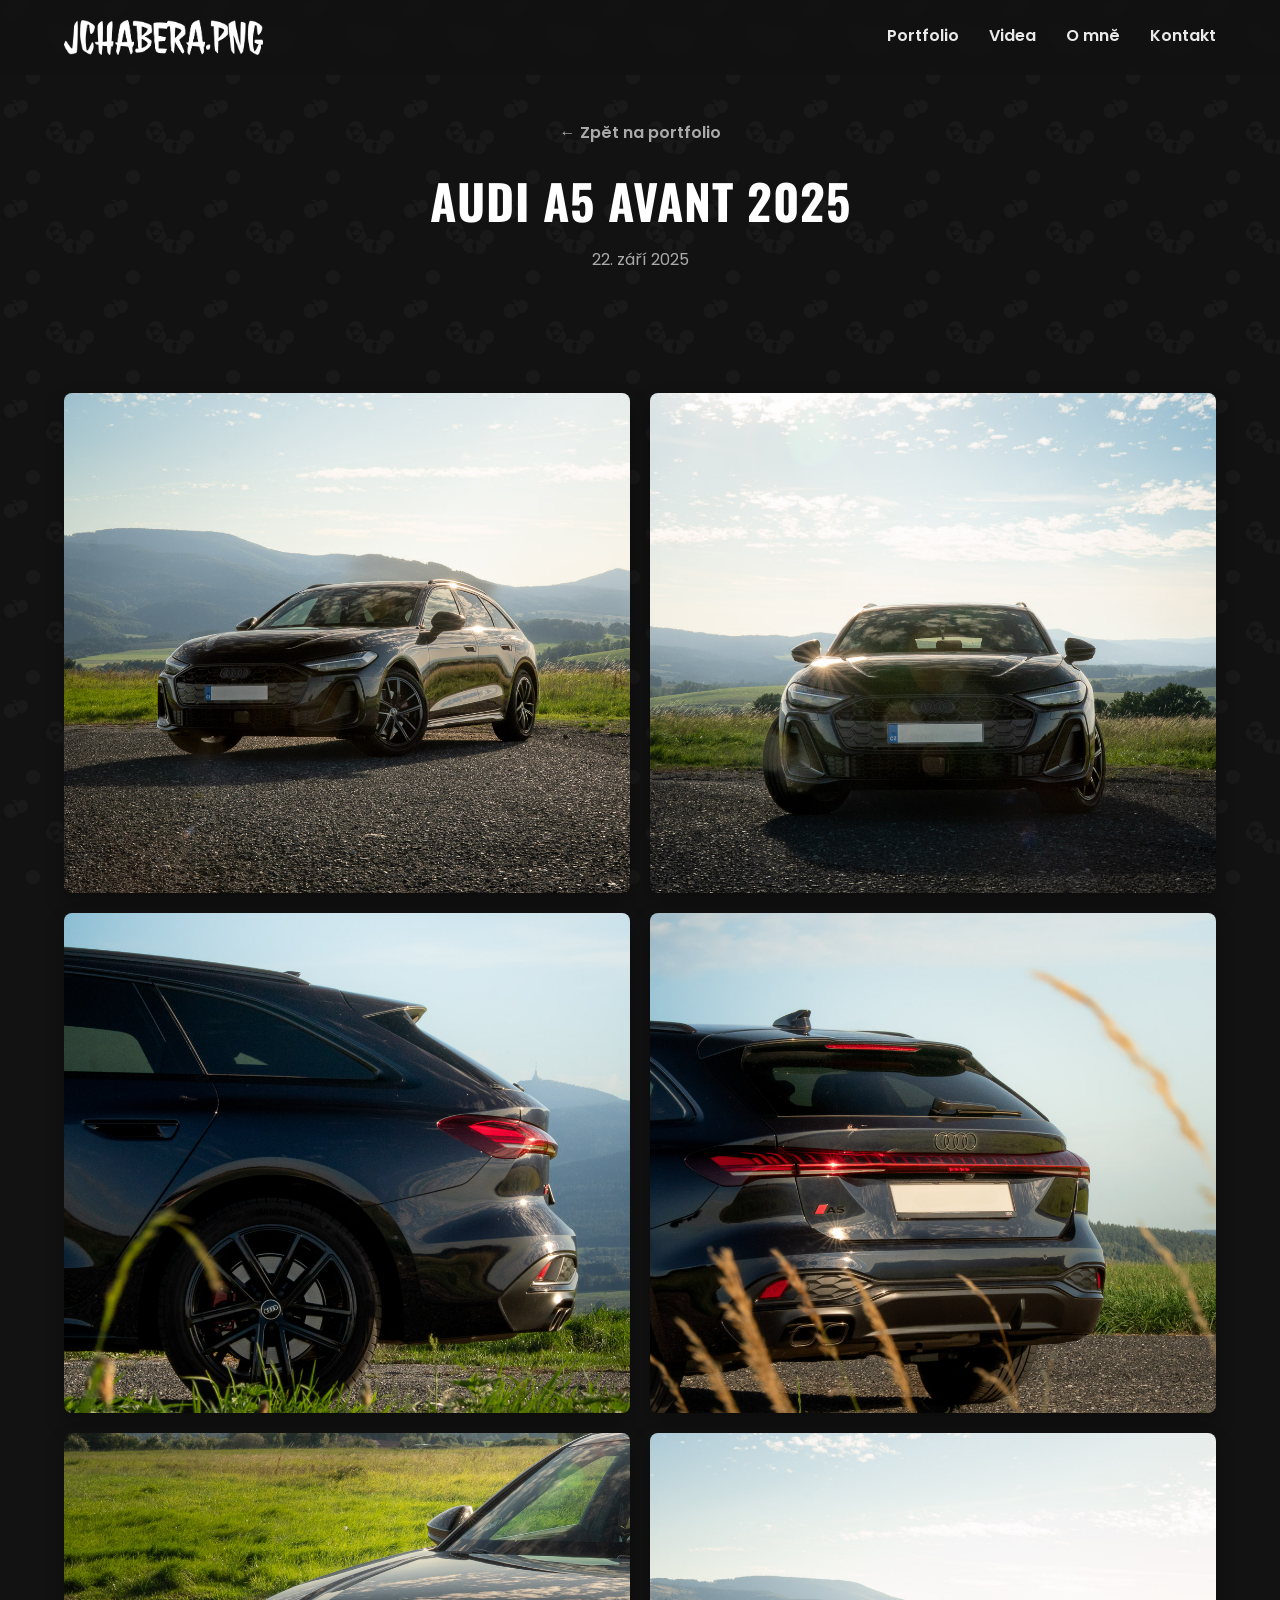
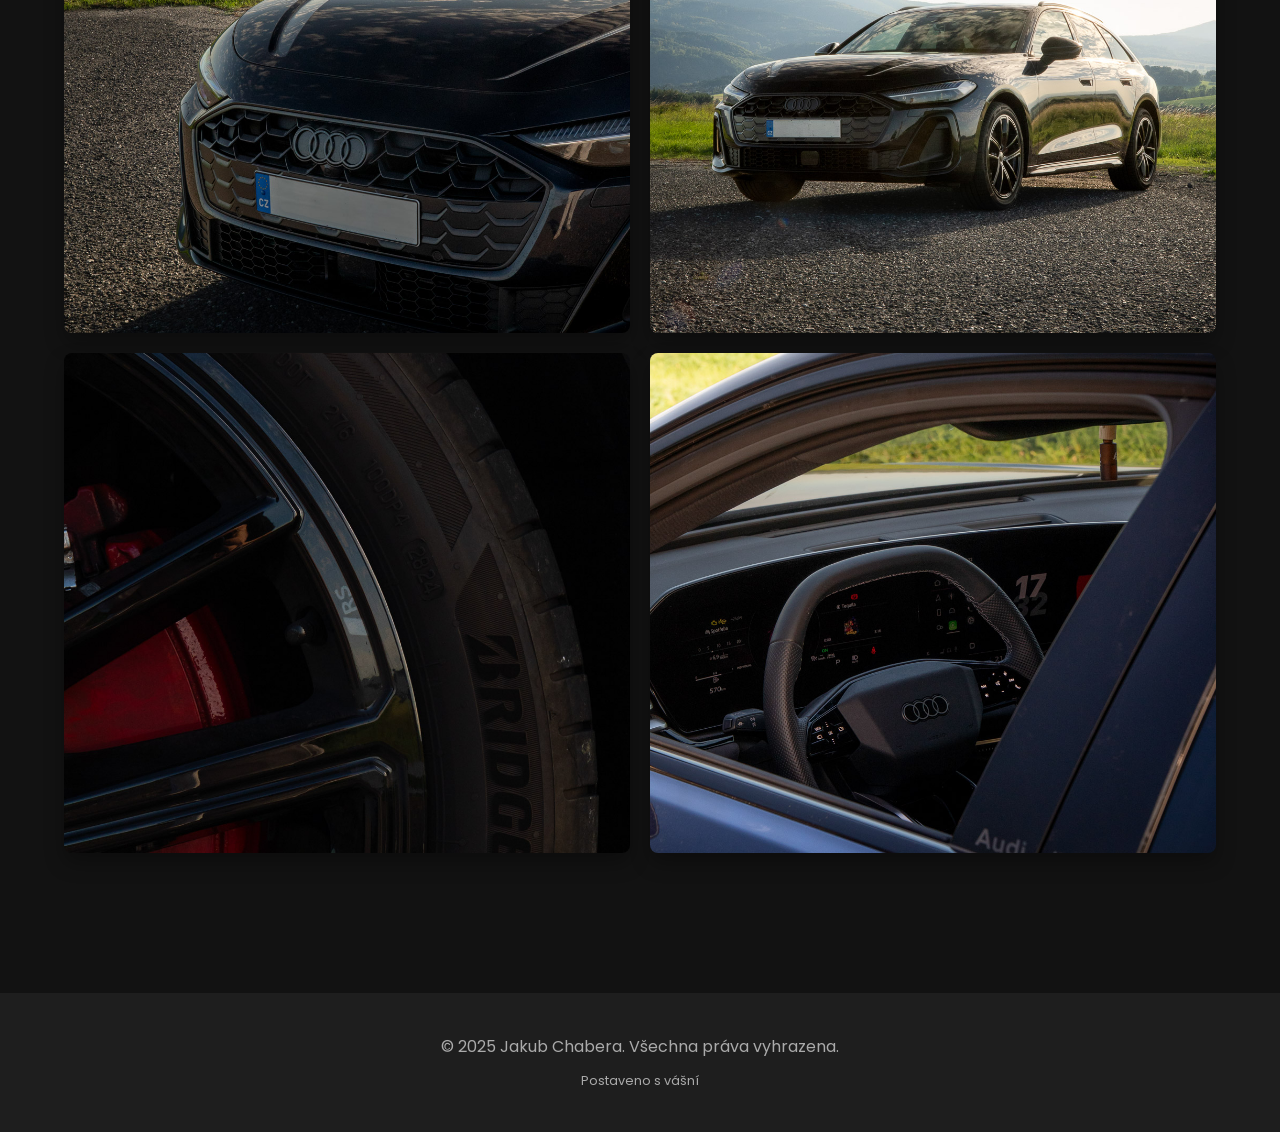
==== audi-a5-avant.html @ 73da7f69 "Initial commit Created from https://vercel.com/new" ====
<!DOCTYPE html>
<html lang="cs">
<head>
    <meta charset="UTF-8">
    <meta name="viewport" content="width=device-width, initial-scale=1.0">
    <meta name="description" content="Fotogalerie Audi A5 Avant 2025. Detailní ukázka klientského focení aut od fotografa Jakuba Chabery (Liberec).">
    <title>Audi A5 Avant | Jakub Chabera</title>
    <link rel="icon" type="image/png" href="photos/logo.png">
    <link rel="preconnect" href="https://fonts.googleapis.com">
    <link rel="preconnect" href="https://fonts.gstatic.com" crossorigin>
    <link href="https://fonts.googleapis.com/css2?family=Oswald:wght@400;700&family=Poppins:wght@300;400;600&display=swap" rel="stylesheet">
    <link rel="stylesheet" href="style.css">
    
    <link rel="stylesheet" href="https://cdn.jsdelivr.net/npm/@fancyapps/ui@5.0/dist/fancybox/fancybox.css" />
</head>
<body id="top">

    <header>
        <a href="index.html" class="logo"> <img src="photos/JCHABERA.PNG.png" alt="Jakub Chabera Logo">
        </a>
        <nav>
            <a href="index.html#portfolio">Portfolio</a>
            <a href="index.html#videa">Videa</a>
            <a href="index.html#o-mne">O mně</a>
            <a href="kontakt.html">Kontakt</a>
        </nav>
    </header>

    <main>

        <section class="gallery-detail-header reveal-on-scroll">
            <a href="index.html#portfolio" class="back-link">&larr; Zpět na portfolio</a>
            <h1>AUDI A5 AVANT 2025</h1>
            <p class="gallery-date">22. září 2025</p>
        </section>

        <section class="gallery-detail-grid">
            
            <a href="photos/audiA5-web/_DSC6596.jpg" data-fancybox="gallery-audi" class="gallery-item reveal-on-scroll" style="transition-delay: 0.1s;">
                <img src="photos/audiA5-web/_DSC6596.jpg" alt="Detail fotky Audi A5 Avant">
            </a>
            <a href="photos/audiA5-web/_DSC6601.jpg" data-fancybox="gallery-audi" class="gallery-item reveal-on-scroll" style="transition-delay: 0.2s;">
                <img src="photos/audiA5-web/_DSC6601.jpg" alt="Detail fotky Audi A5 Avant" loading="lazy">
            </a>
            
            <a href="photos/audiA5-web/_DSC6606.jpg" data-fancybox="gallery-audi" class="gallery-item reveal-on-scroll" style="transition-delay: 0.1s;">
                <img src="photos/audiA5-web/_DSC6606.jpg" alt="Detail fotky Audi A5 Avant" loading="lazy">
            </a>
            <a href="photos/audiA5-web/_DSC6614.jpg" data-fancybox="gallery-audi" class="gallery-item reveal-on-scroll" style="transition-delay: 0.2s;">
                <img src="photos/audiA5-web/_DSC6614.jpg" alt="Detail fotky Audi A5 Avant" loading="lazy">
            </a>

            <a href="photos/audiA5-web/_DSC6619-2.jpg" data-fancybox="gallery-audi" class="gallery-item reveal-on-scroll" style="transition-delay: 0.1s;">
                <img src="photos/audiA5-web/_DSC6619-2.jpg" alt="Detail fotky Audi A5 Avant" loading="lazy">
            </a>

            <a href="photos/audiA5-web/_DSC6621.jpg" data-fancybox="gallery-audi" class="gallery-item reveal-on-scroll" style="transition-delay: 0.1s;">
                <img src="photos/audiA5-web/_DSC6621.jpg" alt="Detail fotky Audi A5 Avant" loading="lazy">
            </a>
            <a href="photos/audiA5-web/_DSC6628.jpg" data-fancybox="gallery-audi" class="gallery-item reveal-on-scroll" style="transition-delay: 0.2s;">
                <img src="photos/audiA5-web/_DSC6628.jpg" alt="Detail fotky Audi A5 Avant" loading="lazy">
            </a>

            <a href="photos/audiA5-web/_DSC6631.jpg" data-fancybox="gallery-audi" class="gallery-item reveal-on-scroll" style="transition-delay: 0.1s;">
                <img src="photos/audiA5-web/_DSC6631.jpg" alt="Detail fotky Audi A5 Avant" loading="lazy">
            </a>

        </section>
        
    </main>

    <footer>
        <p>&copy; 2025 Jakub Chabera. Všechna práva vyhrazena.</p>
        <p style="color: var(--secondary-text); font-size: 0.8rem; margin-top: 10px;">
            Postaveno s vášní
        </p>
    </footer>

    <script src="https://cdn.jsdelivr.net/npm/@fancyapps/ui@5.0/dist/fancybox/fancybox.umd.js"></script>
    <script src="script.js"></script>

    <a href="#top" class="back-to-top-btn" id="back-to-top" title="Zpět nahoru">
        <svg xmlns="http://www.w3.org/2000/svg" viewBox="0 0 24 24" fill="currentColor">
            <path d="M7.41 15.41L12 10.83l4.59 4.58L18 14l-6-6-6 6z"/>
        </svg>
    </a>

</body>
</html>
---- style.css ----
/* --- 1. GLOBÁLNÍ NASTAVENÍ A TÉMA --- */
:root {
    --bg-color: #121212;
    --surface-color: #1E1E1E;
    --primary-text: #EAEAEA;
    --secondary-text: #AAAAAA;
    --accent-color: #FFFFFF;
    --shadow-light: rgba(0, 0, 0, 0.3);
    --shadow-strong: rgba(0, 0, 0, 0.6);
}

* {
    margin: 0;
    padding: 0;
    box-sizing: border-box;
}

html {
    scroll-behavior: smooth;
    overscroll-behavior-y: contain;
}

body {
    font-family: 'Poppins', sans-serif;
    background-color: var(--bg-color); /* Tvoje hlavní tmavá barva #121212 */
    color: var(--primary-text);
    overscroll-behavior-y: contain;
    overflow-x: hidden;
    
    /* === PŮVODNÍ JEMNÝ TEČKOVANÝ VZOR === */
    background-image: url("data:image/svg+xml,%3Csvg width='100' height='100' viewBox='0 0 100 100' xmlns='http://www.w3.org/2000/svg'%3E%3Cpath d='M11 18c3.866 0 7-3.134 7-7s-3.134-7-7-7-7 3.134-7 7 3.134 7 7 7zm48 25c3.866 0 7-3.134 7-7s-3.134-7-7-7-7 3.134-7 7 3.134 7 7 7zm-43-41c3.866 0 7-3.134 7-7s-3.134-7-7-7-7 3.134-7 7 3.134 7 7 7zm63 52c3.866 0 7-3.134 7-7s-3.134-7-7-7-7 3.134-7 7 3.134 7 7 7zm-58-41c3.866 0 7-3.134 7-7s-3.134-7-7-7-7 3.134-7 7 3.134 7 7 7zm66 31c3.866 0 7-3.134 7-7s-3.134-7-7-7-7 3.134-7 7 3.134 7 7 7zm-34-4c3.866 0 7-3.134 7-7s-3.134-7-7-7-7 3.134-7 7 3.134 7 7 7zm-20 44c3.866 0 7-3.134 7-7s-3.134-7-7-7-7 3.134-7 7 3.134 7 7 7zm37-31c3.866 0 7-3.134 7-7s-3.134-7-7-7-7 3.134-7 7 3.134 7 7 7zm-14-18c3.866 0 7-3.134 7-7s-3.134-7-7-7-7 3.134-7 7 3.134 7 7 7z' fill='%23222' fill-opacity='0.4' fill-rule='evenodd'/%3E%3C/svg%3E");
    background-attachment: fixed; /* Můžeme nechat, ať se nehýbe při scrollu */
}

h1, h2, h3, h4, h5, h6 {
    font-family: 'Oswald', sans-serif;
    font-weight: 700;
    letter-spacing: 1px;
    color: var(--accent-color);
}

p {
    color: var(--secondary-text);
    line-height: 1.7;
}

section {
    padding: 80px 5%;
    max-width: 1300px;
    margin: 0 auto;
}

.reveal-on-scroll {
    opacity: 0;
    transform: translateY(30px);
    transition: opacity 1.2s ease-out, transform 1.2s ease-out;
}

.reveal-on-scroll.is-visible {
    opacity: 1;
    transform: translateY(0);
}

/* --- Styly pro Loading Screen --- */
#loading-screen {
    position: fixed;
    top: 0;
    left: 0;
    width: 100%;
    height: 100%;
    background-color: var(--bg-color);
    display: flex;
    flex-direction: column;
    justify-content: center;
    align-items: center;
    color: var(--primary-text);
    font-size: 1.2rem;
    font-weight: 300;
    z-index: 9999;
    opacity: 1;
    visibility: visible;
    transition: opacity 0.7s ease-out, visibility 0.7s ease-out;
}
#loading-screen.hidden {
    opacity: 0;
    visibility: hidden;
    pointer-events: none;
}
.spinner {
    border: 5px solid rgba(255, 255, 255, 0.1);
    border-top: 5px solid var(--accent-color);
    border-radius: 50%;
    width: 50px;
    height: 50px;
    animation: spin 1s linear infinite;
    margin-bottom: 20px;
}
@keyframes spin {
    0% { transform: rotate(0deg); }
    100% { transform: rotate(360deg); }
}
body.loading > *:not(#loading-screen) {
    opacity: 0;
    visibility: hidden;
}
/* --- Konec stylů pro Loading Screen --- */


/* --- 2. NAVIGACE --- */
header {
    width: 100%;
    padding: 20px 5%;
    display: flex;
    justify-content: space-between;
    align-items: center;
    position: fixed;
    top: 0;
    z-index: 100;
    background-color: rgba(18, 18, 18, 0.8);
    backdrop-filter: blur(10px);
}

.logo {
    /* Původní styly pro text, teď pro kontejner loga */
    font-family: 'Oswald', sans-serif; /* Necháme pro případ, že by se logo nenačetlo */
    font-size: 1.8rem; /* Záložní velikost textu */
    text-decoration: none;
    color: var(--accent-color);

    /* Styly pro samotný obrázek loga */
    display: flex; /* Aby se obrázek zarovnal vertikálně */
    align-items: center;
}

.logo img {
    height: 35px; /* Nastavíme pevnou výšku loga */
    width: auto; /* Šířka se přizpůsobí automaticky */
    display: block; /* Odstraníme nežádoucí mezery pod obrázkem */
}

/* Na mobilu možná menší logo */
@media (max-width: 768px) {
    .logo img {
        height: 30px;
    }
}

nav {
    display: flex;
    gap: 30px;
}
nav a {
    color: var(--primary-text);
    text-decoration: none;
    font-weight: 600;
    position: relative;
    padding-bottom: 5px;
}
nav a::after {
    content: '';
    position: absolute;
    bottom: 0;
    left: 0;
    width: 0;
    height: 2px;
    background-color: var(--accent-color);
    transition: width 0.3s ease;
}
nav a:hover::after {
    width: 100%;
}


/* --- 3. HERO (ÚVODNÍ) SEKCE --- */
.hero {
    min-height: 100vh;
    display: flex;
    align-items: center;
    justify-content: center;
    text-align: center;
    position: relative; 
    background-image: linear-gradient(rgba(0,0,0,0.6), rgba(0,0,0,0.6)), url('photos/bmwM2/_DSC6446-2.jpg');
    background-size: cover;
    background-position: center;
    background-attachment: fixed;
    max-width: none;
    padding: 80px 0 0 0;
}

.hero h1 {
    font-size: 4.5rem;
    text-shadow: 0 4px 15px var(--shadow-strong);
}
.hero p {
    font-size: 1.5rem;
    color: var(--primary-text);
    text-shadow: 0 2px 10px var(--shadow-strong);
}
.scroll-down-arrow {
    position: absolute;
    bottom: 30px;
    left: 50%;
    transform: translateX(-50%);
}
.scroll-down-arrow span {
    display: block;
    width: 20px;
    height: 20px;
    border-bottom: 3px solid var(--accent-color);
    border-right: 3px solid var(--accent-color);
    transform: rotate(45deg);
    animation: bounce 2s infinite;
}
@keyframes bounce {
    0%, 20%, 50%, 80%, 100% {
        transform: translateY(0) rotate(45deg);
        opacity: 1;
    }
    40% {
        transform: translateY(10px) rotate(45deg);
        opacity: 0.5;
    }
    60% {
        transform: translateY(5px) rotate(45deg);
    }
}


/* --- 4. PORTFOLIO (GALERIE) --- */
.portfolio h2 {
    text-align: center;
    font-size: 2.5rem;
    margin-bottom: 40px;
}

.gallery-grid {
    display: grid;
    grid-template-columns: repeat(auto-fit, minmax(320px, 1fr));
    gap: 25px;
}
.card {
    background-color: var(--surface-color);
    border-radius: 8px;
    overflow: hidden;
    box-shadow: 0 10px 20px var(--shadow-light);
    text-decoration: none;
}
.card:hover .card-content h3,
.card:hover .card-content p {
    color: var(--accent-color);
}

/* --- TOTO JSOU NOVÉ STYLY PRO PROLÍNÁNÍ --- */

/* Kontejner pro dva obrázky */
.card-image-container {
    position: relative; /* Nutné pro absolutní pozicování obrázků */
    width: 100%;
    height: 250px; /* Stejná výška jako byla u .card img */
    background-color: var(--surface-color); /* Barva pro případ pomalého načtení */
}

/* Společné styly pro oba obrázky (S OPRAVOU PLYNULOSTI) */
.card-image-container .img-main,
.card-image-container .img-hover {
    position: absolute;
    top: 0;
    left: 0;
    width: 100%;
    height: 100%;
    object-fit: cover;
    transition: opacity 0.3s ease-out;
    will-change: opacity; 
}

/* Hlavní obrázek je vidět normálně */
.card-image-container .img-main {
    opacity: 1;
    z-index: 1;
}

/* Druhý obrázek je skrytý a nad ním */
.card-image-container .img-hover {
    opacity: 0;
    z-index: 2;
}

/* KDYŽ NAJEDEŠ NA KARTU... */
.card:hover .card-image-container .img-hover {
    opacity: 1; /* ...zobrazí se druhý obrázek */
}

.card-content {
    padding: 20px;
    transition: background-color 0.3s ease, box-shadow 0.3s ease;
}
.card:hover .card-content {
    background-color: #2a2a2a;
    box-shadow: 0 8px 15px rgba(0, 0, 0, 0.4);
}
.card-content h3 {
    font-size: 1.5rem;
    margin-bottom: 5px;
    color: var(--accent-color);
}
.card-content p {
    font-size: 0.9rem;
    color: var(--secondary-text);
}


/* --- 5. SEKCE O MNĚ A VÝBAVA --- */
.about-grid {
    display: grid;
    grid-template-columns: 1fr 2fr;
    gap: 40px;
    align-items: end; 
}

.about-grid img {
    width: 100%;
    border-radius: 8px;
    object-fit: cover;
    box-shadow: 0 10px 20px var(--shadow-light);
}

.about-content h2 {
    font-size: 2.5rem;
    margin-bottom: 20px;
}
.gear-grid {
    display: grid;
    grid-template-columns: repeat(3, 1fr);
    gap: 20px;
    margin-top: 10px;
}
.gear-card {
    background-color: var(--surface-color);
    padding: 25px;
    border-radius: 8px;
    box-shadow: 0 5px 15px var(--shadow-light);
    border-left: 3px solid var(--accent-color);
}
.gear-card h4 {
    font-size: 1.2rem;
    margin-bottom: 10px;
}


/* --- 6. SEKCE VIDEA (FINÁLNÍ ÚPRAVA ČÍSLOVÁNÍ) --- */

.video-section h2 {
    text-align: center;
    font-size: 2.5rem;
    margin-bottom: 50px;
}
.video-showcase {
    display: flex;
    flex-direction: column;
    gap: 80px;
}
.video-item {
    display: grid;
    grid-template-columns: 1fr 1fr;
    gap: 40px;
    align-items: center; /* Vertikálně na střed */
}

/* Kontejner pro text */
.video-text {
    display: flex;
    flex-direction: column;
    justify-content: center;
    
    /* Akcentní linka */
    border-left: 3px solid var(--accent-color);
    padding-left: 25px;
}

/* === NOVÝ STYL PRO NADPIS A ČÍSLO (PODLE "02" NÁVRHU) === */
.video-title-container {
    display: flex; /* Aby číslo bylo vedle nadpisu */
    align-items: flex-start; /* Zarovná je nahoru */
    margin-bottom: 15px;
    position: relative; /* Pro pozici čísla, pokud ho budeme chtít dát za kontejner */
}

.video-text h3 {
    font-size: 2.2rem;
    color: var(--accent-color);
    margin-bottom: 0;
    line-height: 1.1; /* Aby se číslo vešlo lépe vedle */
}

.video-number {
    font-family: 'Oswald', sans-serif;
    font-size: 3.5rem; /* Větší číslo */
    font-weight: 700;
    color: var(--secondary-text); 
    opacity: 0.5; /* Mírně průhledné */
    line-height: 1; /* Aby se číslo nezvedalo moc */
    margin-left: 15px; /* Mezera od nadpisu */
    /* ZAROVNÁNÍ */
    position: relative;
    top: -5px; /* Mírně posuneme nahoru pro lepší vizuální zarovnání s nadpisem */
}
/* === KONEC NOVÉHO STYLU === */


.video-text p {
    font-size: 1rem;
    line-height: 1.8;
    color: var(--secondary-text);
}
.video-text p:last-of-type {
    margin-top: 10px;
}

/* (Kód pro .custom-video-player, .play-overlay atd. zůstává stejný) */
.custom-video-player {
    position: relative;
    background-color: #000;
    border-radius: 8px;
    overflow: hidden;
    box-shadow: 0 10px 20px var(--shadow-light);
    aspect-ratio: 9 / 16;
    width: 100%; 
    max-width: 380px; 
    max-height: 70vh; 
    display: flex;
    justify-content: center;
    align-items: center;
}
.custom-video-player video {
    width: 100%;
    height: auto;
    max-height: 70vh;
    object-fit: contain;
    display: block;
}
.play-overlay {
    position: absolute;
    top: 0;
    left: 0;
    width: 100%;
    height: 100%;
    display: flex;
    justify-content: center;
    align-items: center;
    background-color: transparent; 
    cursor: pointer;
    opacity: 1;
    transition: background-color 0.3s ease, opacity 0.3s ease;
    z-index: 5;
}
.play-overlay:hover {
    background-color: rgba(0, 0, 0, 0.4);
}
.play-overlay.hidden {
    opacity: 0;
    pointer-events: none;
}
.play-button {
    width: 60px;
    height: 60px;
    color: white;
    filter: drop-shadow(0 0 15px rgba(0,0,0,0.5));
    transition: transform 0.3s ease;
}
.play-overlay:hover .play-button {
    transform: scale(1.1);
}

/* --- STŘÍDÁNÍ LAYOUTU A ZAROVNÁNÍ --- */
.video-item:nth-child(odd) .custom-video-player {
    justify-self: end;
}
.video-item:nth-child(even) .video-text {
    grid-column: 2 / 3;
    
    /* Přesuneme linku na druhou stranu */
    border-left: none;
    padding-left: 0;
    border-right: 3px solid var(--accent-color);
    padding-right: 25px;
    text-align: right; /* Zarovnáme text doprava */
}
.video-item:nth-child(even) .custom-video-player {
    grid-column: 1 / 2;
    grid-row: 1 / 2;
    justify-self: start;
}
.video-item:nth-child(even) .video-card-icon {
    align-self: flex-end;
}
/* Prohodí pořadí nadpisu a čísla v sudém bloku */
.video-item:nth-child(even) .video-title-container {
    flex-direction: row-reverse;
}
/* Opraví mezeru u čísla v sudém bloku */
.video-item:nth-child(even) .video-number {
    margin-left: 0;
    margin-right: 15px;
}

/* Responzivita */
@media (max-width: 768px) {
    .video-item {
        grid-template-columns: 1fr;
    }
    .video-text {
        margin-bottom: 20px;
        /* Na mobilu centrovat */
        border-left: 3px solid var(--accent-color);
        padding-left: 25px;
        border-right: none;
        padding-right: 0;
    }
    .video-item:nth-child(even) .video-text {
        grid-column: 1 / -1;
        border-right: none;
        padding-right: 0;
        border-left: 3px solid var(--accent-color);
        padding-left: 25px;
    }
    .video-item:nth-child(even) .custom-video-player {
        grid-column: 1 / -1;
        grid-row: auto;
    }
    
    /* Na mobilu centrovat a upravit velikost */
    .video-item:nth-child(odd) .custom-video-player,
    .video-item:nth-child(even) .custom-video-player {
        justify-self: center;
        max-height: 80vh;
        max-width: 320px;
    }
    
    /* Na mobilu dáme nadpis a číslo pod sebe */
    .video-title-container {
        flex-direction: row; /* Zpět vedle sebe */
        justify-content: flex-start;
        align-items: baseline;
        gap: 0;
        margin-bottom: 15px;
    }
    .video-number {
        font-size: 3rem; /* Mírně menší na mobilu */
        margin-left: 10px; /* Menší mezera */
        top: 0;
        opacity: 0.5;
    }
}


/* --- 7. FOOTER (PATIČKA) --- */
footer {
    text-align: center;
    padding: 40px 5%;
    background-color: var(--surface-color);
    margin-top: 60px;
}


/* --- 8. RESPONZIVITA PRO MOBILY --- */
@media (max-width: 768px) {
    nav {
        flex-wrap: wrap;
        justify-content: center;
        gap: 15px;
    }
    header {
        flex-direction: column;
        gap: 15px;
    }
    .hero h1 {
        font-size: 3rem;
    }
    .hero p {
        font-size: 1.2rem;
    }
    .about-grid {
        grid-template-columns: 1fr;
    }
    .gear-grid {
        grid-template-columns: 1fr;
    }

    /* Responzivita pro video sekci */
    .video-item {
        grid-template-columns: 1fr;
    }
    .video-text {
        margin-bottom: 20px;
    }
    .video-item:nth-child(even) .video-text {
        grid-column: 1 / -1;
    }
    .video-item:nth-child(even) .video-placeholder {
        grid-column: 1 / -1;
        grid-row: auto;
    }
}


/* --- 9. STYLY PRO `gallery-detail.html` --- */
/* === STYL PRO ODKAZ "ZPĚT" === */
.back-link {
    display: inline-block;
    font-size: 1rem;
    font-weight: 600;
    color: var(--secondary-text); /* Tlumená barva */
    text-decoration: none;
    margin-bottom: 20px; /* Mezera pod odkazem */
    transition: color 0.3s ease;
}
.back-link:hover {
    color: var(--accent-color); /* Zvýrazní se při najetí */
}
.gallery-detail-header {
    text-align: center;
    padding-top: 120px; 
    padding-bottom: 40px;
}
.gallery-detail-header h1 {
    font-size: 3rem;
}
.gallery-date {
    font-size: 1rem;
    color: var(--secondary-text);
    margin-top: 10px;
}
.gallery-detail-grid {
    display: grid;
    grid-template-columns: 1fr 1fr; 
    gap: 20px;
}
.gallery-item img {
    width: 100%;
    height: 500px; /* <-- NOVÉ: Pevná výška pro všechny fotky */
    object-fit: cover; /* <-- NOVÉ: Ořízne fotku, aby vyplnila prostor (nedeformuje ji) */
    display: block;
    border-radius: 8px;
    box-shadow: 0 10px 20px var(--shadow-light);
    transition: transform 0.3s ease;
}
.gallery-item img:hover {
    transform: scale(1.02);
}
@media (max-width: 768px) {
    .gallery-detail-grid {
        grid-template-columns: 1fr; 
    }
    .gallery-detail-header h1 {
        font-size: 2.2rem;
    }
}


/* --- 10. STYLY PRO KONTAKTNÍ STRÁNKU --- */
nav a.active {
    color: var(--accent-color);
}
nav a.active::after {
    width: 100%;
}
.contact-page-header {
    text-align: center;
    padding-top: 120px; 
    padding-bottom: 40px;
}
.contact-page-header h1 {
    font-size: 3rem;
}
.contact-page-header p {
    font-size: 1.1rem;
    color: var(--secondary-text);
    margin-top: 10px;
    max-width: 600px;
    margin-left: auto;
    margin-right: auto;
}
.contact-grid {
    display: grid;
    grid-template-columns: 2fr 1fr;
    gap: 50px;
}
.form-group {
    display: flex;
    flex-direction: column;
    margin-bottom: 20px;
}
.form-group label {
    font-family: 'Oswald', sans-serif;
    font-size: 1rem;
    color: var(--secondary-text);
    margin-bottom: 8px;
    letter-spacing: 0.5px;
}
.form-group input,
.form-group textarea {
    background-color: var(--surface-color);
    border: 1px solid #333;
    border-radius: 5px;
    padding: 15px;
    color: var(--primary-text);
    font-family: 'Poppins', sans-serif;
    font-size: 1rem;
    transition: border-color 0.3s ease, box-shadow 0.3s ease;
}
.form-group input:focus,
.form-group textarea:focus {
    outline: none;
    border-color: var(--accent-color);
    box-shadow: 0 0 10px rgba(255, 255, 255, 0.1);
}
.form-group textarea {
    resize: vertical;
    min-height: 120px;
}
.btn-submit {
    background-color: var(--accent-color);
    color: var(--bg-color);
    font-family: 'Oswald', sans-serif;
    font-size: 1.1rem;
    font-weight: 700;
    letter-spacing: 1px;
    border: none;
    border-radius: 5px;
    padding: 15px 30px;
    cursor: pointer;
    text-transform: uppercase;
    width: 100%;
    transition: background-color 0.3s ease, transform 0.3s ease, box-shadow 0.3s ease;
}
.btn-submit:hover {
    background-color: #dcdcdc;
    transform: translateY(-3px);
    box-shadow: 0 5px 15px var(--shadow-light);
}
.contact-info-container {
    padding-left: 20px;
    border-left: 2px solid #333;
}
.contact-info-container h3 {
    font-size: 2rem;
    margin-bottom: 20px;
}
.contact-info-container p {
    font-size: 1rem;
    line-height: 1.7;
}
.contact-info-item {
    margin-top: 30px;
}
.contact-info-item h4 {
    font-size: 1.2rem;
    color: var(--secondary-text);
    margin-bottom: 5px;
}
.contact-info-item a {
    font-size: 1.1rem;
    color: var(--accent-color);
    text-decoration: none;
    transition: color 0.3s ease;
}
.contact-info-item a:hover {
    text-decoration: underline;
}

/* Responzivita pro kontaktní stránku */
@media (max-width: 768px) {
    .contact-grid {
        grid-template-columns: 1fr;
        gap: 60px;
    }
    .contact-info-container {
        padding-left: 0;
        border-left: none;
    }
    .contact-page-header h1 {
        font-size: 2.2rem;
    }
}

/* --- 11. TLAČÍTKO ZPĚT NAHORU --- */

.back-to-top-btn {
    position: fixed; /* Zůstane na místě při scrollu */
    bottom: 30px;
    right: 30px;
    z-index: 998; /* Pod hlavičkou, ale nad vším ostatním */
    
    /* Vzhled */
    width: 50px;
    height: 50px;
    background-color: var(--surface-color); /* Tmavá barva */
    color: var(--primary-text); /* Bílá šipka */
    border-radius: 50%; /* Kulaté */
    box-shadow: 0 5px 15px var(--shadow-strong);
    
    /* Vycentrování SVG uvnitř */
    display: flex;
    align-items: center;
    justify-content: center;
    text-decoration: none;
    
    /* Animace a schování */
    opacity: 0;
    visibility: hidden;
    transform: translateY(20px);
    transition: opacity 0.3s ease, visibility 0.3s ease, transform 0.3s ease, background-color 0.3s ease;
}

/* Stav, kdy je vidět */
.back-to-top-btn.is-visible {
    opacity: 1;
    visibility: visible;
    transform: translateY(0);
}

/* Hover efekt */
.back-to-top-btn:hover {
    background-color: var(--accent-color); /* Bílé pozadí */
    color: var(--bg-color); /* Tmavá šipka */
}

/* Velikost SVG šipky */
.back-to-top-btn svg {
    width: 28px;
    height: 28px;
    fill: currentColor; /* Přebere barvu od rodiče (<a>) */
}

/* --- 12. STYLY PRO SEKCI SLUŽEB A CENÍK --- */

.service-pricing {
    padding: 0 5%;
    max-width: 1300px;
    margin: 0 auto 100px; /* Větší mezera dole */
}

.service-grid {
    display: grid;
    grid-template-columns: repeat(auto-fit, minmax(300px, 1fr));
    gap: 40px;
}

.service-card {
    background-color: var(--surface-color);
    border-radius: 8px;
    padding: 40px 30px;
    box-shadow: 0 10px 30px var(--shadow-strong);
    display: flex;
    flex-direction: column;
    transition: transform 0.2s ease, box-shadow 0.2s ease;
    will-change: transform, box-shadow;
}



.service-card h2 {
    font-size: 1.5rem;
    color: var(--secondary-text);
    margin-bottom: 5px;
    letter-spacing: 2px;
}

.service-accent-line {
    width: 60px;
    height: 3px;
    background-color: var(--accent-color);
    margin-bottom: 20px;
}

.service-card h3 {
    font-size: 2.5rem;
    color: var(--accent-color);
    margin-bottom: 20px;
}

.service-description {
    font-size: 1rem;
    line-height: 1.6;
    margin-bottom: 20px;
    flex-grow: 1; /* Zajistí, že popisky zaberou stejnou výšku */
}

.service-features {
    list-style-type: none;
    padding-left: 0;
    margin: 20px 0;
}

.service-features li {
    font-size: 0.95rem;
    padding: 8px 0;
    border-bottom: 1px solid rgba(255, 255, 255, 0.05);
}

.service-features li::before {
    content: "✓";
    color: var(--accent-color);
    font-weight: bold;
    display: inline-block;
    width: 1em;
    margin-left: -1em;
}

.service-cta {
    display: block;
    width: 100%;
    padding: 15px;
    text-align: center;
    background-color: var(--accent-color);
    color: var(--bg-color);
    text-decoration: none;
    border-radius: 4px;
    font-family: 'Oswald', sans-serif;
    font-weight: 700;
    transition: background-color 0.3s ease;
    margin-top: 30px;
}

.service-cta:hover {
    background-color: #ddd;
}

/* KARTA BRAND - ZVÝRAZNĚNÍ */
.service-cta-primary {
    background-color: var(--accent-color);
    color: var(--bg-color);
    box-shadow: 0 0 15px rgba(255, 255, 255, 0.2);
}

.service-cta-primary:hover {
    background-color: #fff;
    color: #121212;
}

/* --- KONTAKTNÍ BANNER (CTA) --- */
.service-cta-banner {
    text-align: center;
    background-color: var(--surface-color);
    padding: 40px;
    border-radius: 8px;
    margin: 80px auto;
    max-width: 800px;
    box-shadow: 0 5px 20px rgba(0, 0, 0, 0.5);
}

.service-cta-banner p {
    font-size: 1.2rem;
    color: var(--primary-text);
    margin-bottom: 20px;
}

.service-banner-btn {
    display: inline-block;
    padding: 12px 30px;
    background-color: var(--accent-color);
    color: var(--bg-color);
    text-decoration: none;
    border-radius: 4px;
    font-family: 'Oswald', sans-serif;
    font-weight: 700;
}
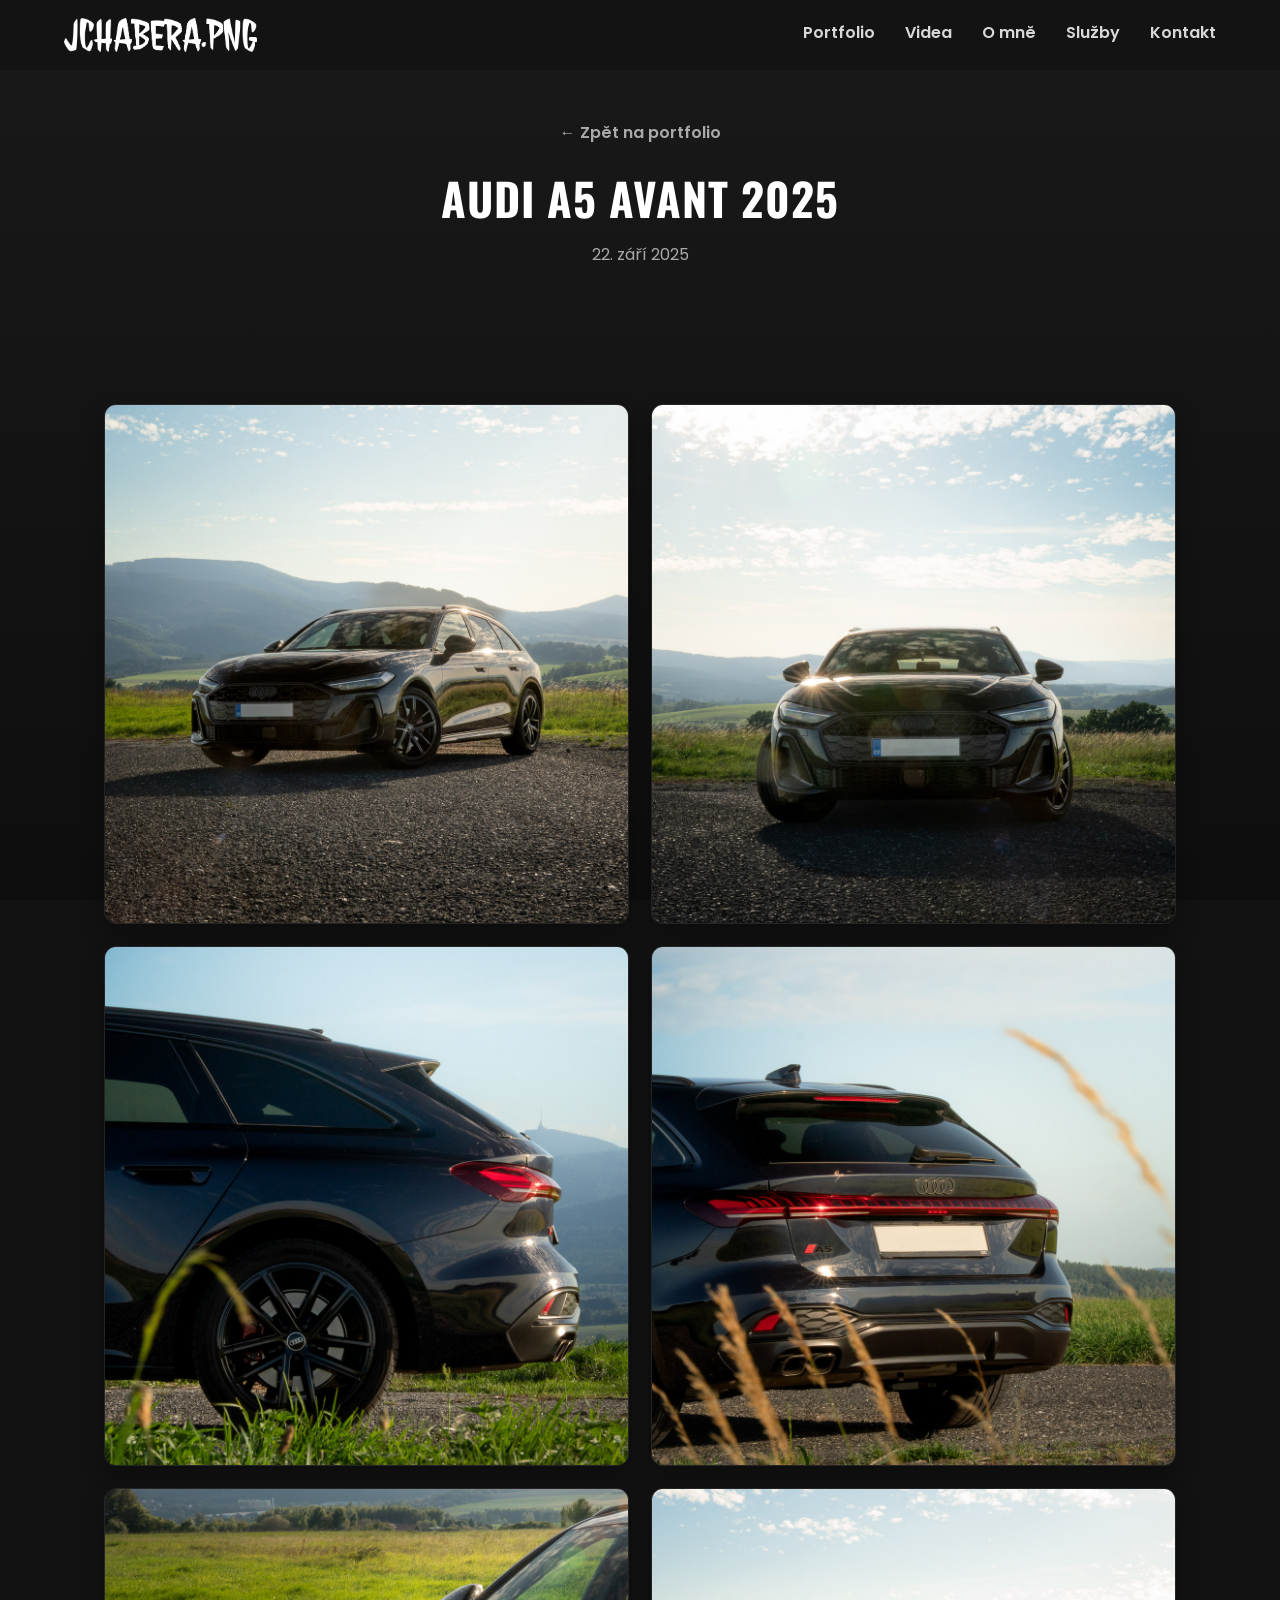
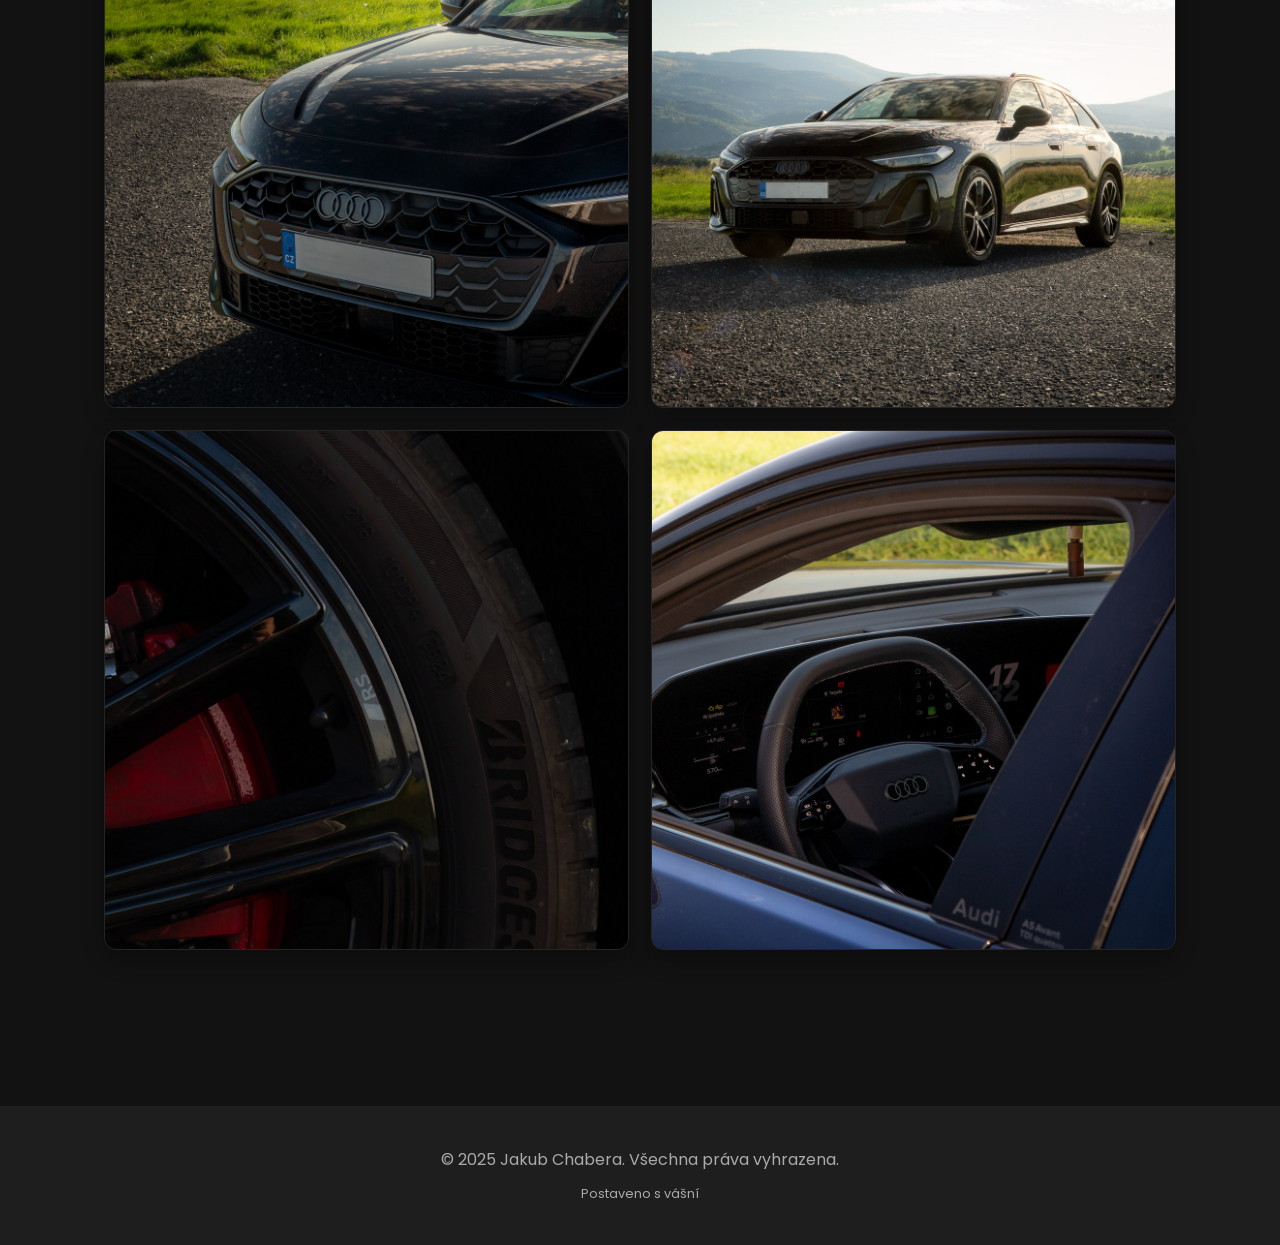
==== commit 65745ad0: "Updated image links and content in multiple HTML files, added new video sections, and modified CSS f" ====
--- a/audi-a5-avant.html
+++ b/audi-a5-avant.html
@@ -16,12 +16,14 @@
 <body id="top">
 
     <header>
-        <a href="index.html" class="logo"> <img src="photos/JCHABERA.PNG.png" alt="Jakub Chabera Logo">
+        <a href="index.html" class="logo">
+            <img src="photos/JCHABERA.PNG.png" alt="Jakub Chabera Logo">
         </a>
         <nav>
             <a href="index.html#portfolio">Portfolio</a>
             <a href="index.html#videa">Videa</a>
             <a href="index.html#o-mne">O mně</a>
+            <a href="sluzby.html">Služby</a>
             <a href="kontakt.html">Kontakt</a>
         </nav>
     </header>
--- a/style.css
+++ b/style.css
@@ -7,6 +7,11 @@
     --accent-color: #FFFFFF;
     --shadow-light: rgba(0, 0, 0, 0.3);
     --shadow-strong: rgba(0, 0, 0, 0.6);
+    --radius: 12px;
+    --max-width: 1200px;
+    --container-pad: 5%;
+    --section-pad-y: 96px;
+    --header-h: 74px;
 }
 
 * {
@@ -27,9 +32,14 @@
     overscroll-behavior-y: contain;
     overflow-x: hidden;
     
-    /* === PŮVODNÍ JEMNÝ TEČKOVANÝ VZOR === */
-    background-image: url("data:image/svg+xml,%3Csvg width='100' height='100' viewBox='0 0 100 100' xmlns='http://www.w3.org/2000/svg'%3E%3Cpath d='M11 18c3.866 0 7-3.134 7-7s-3.134-7-7-7-7 3.134-7 7 3.134 7 7 7zm48 25c3.866 0 7-3.134 7-7s-3.134-7-7-7-7 3.134-7 7 3.134 7 7 7zm-43-41c3.866 0 7-3.134 7-7s-3.134-7-7-7-7 3.134-7 7 3.134 7 7 7zm63 52c3.866 0 7-3.134 7-7s-3.134-7-7-7-7 3.134-7 7 3.134 7 7 7zm-58-41c3.866 0 7-3.134 7-7s-3.134-7-7-7-7 3.134-7 7 3.134 7 7 7zm66 31c3.866 0 7-3.134 7-7s-3.134-7-7-7-7 3.134-7 7 3.134 7 7 7zm-34-4c3.866 0 7-3.134 7-7s-3.134-7-7-7-7 3.134-7 7 3.134 7 7 7zm-20 44c3.866 0 7-3.134 7-7s-3.134-7-7-7-7 3.134-7 7 3.134 7 7 7zm37-31c3.866 0 7-3.134 7-7s-3.134-7-7-7-7 3.134-7 7 3.134 7 7 7zm-14-18c3.866 0 7-3.134 7-7s-3.134-7-7-7-7 3.134-7 7 3.134 7 7 7z' fill='%23222' fill-opacity='0.4' fill-rule='evenodd'/%3E%3C/svg%3E");
-    background-attachment: fixed; /* Můžeme nechat, ať se nehýbe při scrollu */
+    /* === POZADÍ (clean, bez vzoru) === */
+    background-image: linear-gradient(180deg, rgba(255,255,255,0.03) 0%, rgba(0,0,0,0.22) 100%);
+    background-attachment: fixed;
+    background-size: auto;
+}
+
+main {
+    display: block;
 }
 
 h1, h2, h3, h4, h5, h6 {
@@ -45,9 +55,13 @@
 }
 
 section {
-    padding: 80px 5%;
-    max-width: 1300px;
+    padding: var(--section-pad-y) var(--container-pad);
+    max-width: var(--max-width);
     margin: 0 auto;
+}
+
+section[id] {
+    scroll-margin-top: calc(var(--header-h) + 16px);
 }
 
 .reveal-on-scroll {
@@ -109,14 +123,14 @@
 /* --- 2. NAVIGACE --- */
 header {
     width: 100%;
-    padding: 20px 5%;
+    padding: 18px var(--container-pad);
     display: flex;
     justify-content: space-between;
     align-items: center;
     position: fixed;
     top: 0;
     z-index: 100;
-    background-color: rgba(18, 18, 18, 0.8);
+    background-color: rgba(18, 18, 18, 0.75);
     backdrop-filter: blur(10px);
 }
 
@@ -133,7 +147,7 @@
 }
 
 .logo img {
-    height: 35px; /* Nastavíme pevnou výšku loga */
+    height: 34px; /* Nastavíme pevnou výšku loga */
     width: auto; /* Šířka se přizpůsobí automaticky */
     display: block; /* Odstraníme nežádoucí mezery pod obrázkem */
 }
@@ -153,6 +167,7 @@
     color: var(--primary-text);
     text-decoration: none;
     font-weight: 600;
+    opacity: 0.92;
     position: relative;
     padding-bottom: 5px;
 }
@@ -179,12 +194,12 @@
     justify-content: center;
     text-align: center;
     position: relative; 
-    background-image: linear-gradient(rgba(0,0,0,0.6), rgba(0,0,0,0.6)), url('photos/bmwM2/_DSC6446-2.jpg');
+    background-image: linear-gradient(rgba(0,0,0,0.6), rgba(0,0,0,0.6)), url('photos/M3cs/_DSC7720.jpg');
     background-size: cover;
     background-position: center;
     background-attachment: fixed;
     max-width: none;
-    padding: 80px 0 0 0;
+    padding: var(--header-h) 0 0 0;
 }
 
 .hero h1 {
@@ -229,21 +244,29 @@
 /* --- 4. PORTFOLIO (GALERIE) --- */
 .portfolio h2 {
     text-align: center;
-    font-size: 2.5rem;
-    margin-bottom: 40px;
+    font-size: clamp(2rem, 3vw, 2.6rem);
+    margin-bottom: 44px;
 }
 
 .gallery-grid {
     display: grid;
-    grid-template-columns: repeat(auto-fit, minmax(320px, 1fr));
-    gap: 25px;
+    grid-template-columns: repeat(auto-fit, minmax(280px, 1fr));
+    gap: 24px;
 }
 .card {
     background-color: var(--surface-color);
-    border-radius: 8px;
+    border-radius: var(--radius);
     overflow: hidden;
-    box-shadow: 0 10px 20px var(--shadow-light);
+    box-shadow: 0 10px 22px var(--shadow-light);
     text-decoration: none;
+    border: 1px solid rgba(255,255,255,0.06);
+    transform: translateZ(0);
+    transition: transform 0.22s ease, box-shadow 0.22s ease, border-color 0.22s ease;
+}
+.card:hover {
+    transform: translateY(-4px);
+    box-shadow: 0 18px 42px rgba(0,0,0,0.55);
+    border-color: rgba(255,255,255,0.10);
 }
 .card:hover .card-content h3,
 .card:hover .card-content p {
@@ -256,7 +279,7 @@
 .card-image-container {
     position: relative; /* Nutné pro absolutní pozicování obrázků */
     width: 100%;
-    height: 250px; /* Stejná výška jako byla u .card img */
+    height: 260px;
     background-color: var(--surface-color); /* Barva pro případ pomalého načtení */
 }
 
@@ -295,8 +318,8 @@
     transition: background-color 0.3s ease, box-shadow 0.3s ease;
 }
 .card:hover .card-content {
-    background-color: #2a2a2a;
-    box-shadow: 0 8px 15px rgba(0, 0, 0, 0.4);
+    background-color: rgba(255,255,255,0.03);
+    box-shadow: none;
 }
 .card-content h3 {
     font-size: 1.5rem;
@@ -312,21 +335,24 @@
 /* --- 5. SEKCE O MNĚ A VÝBAVA --- */
 .about-grid {
     display: grid;
-    grid-template-columns: 1fr 2fr;
-    gap: 40px;
-    align-items: end; 
+    grid-template-columns: minmax(240px, 360px) 1fr;
+    gap: 44px;
+    align-items: center; 
 }
 
 .about-grid img {
     width: 100%;
-    border-radius: 8px;
+    height: 460px;
+    border-radius: var(--radius);
     object-fit: cover;
+    object-position: center 35%;
     box-shadow: 0 10px 20px var(--shadow-light);
+    border: 1px solid rgba(255,255,255,0.08);
 }
 
 .about-content h2 {
-    font-size: 2.5rem;
-    margin-bottom: 20px;
+    font-size: clamp(2.1rem, 3.2vw, 2.8rem);
+    margin-bottom: 18px;
 }
 .gear-grid {
     display: grid;
@@ -337,9 +363,10 @@
 .gear-card {
     background-color: var(--surface-color);
     padding: 25px;
-    border-radius: 8px;
+    border-radius: var(--radius);
     box-shadow: 0 5px 15px var(--shadow-light);
     border-left: 3px solid var(--accent-color);
+    border: 1px solid rgba(255,255,255,0.06);
 }
 .gear-card h4 {
     font-size: 1.2rem;
@@ -351,7 +378,7 @@
 
 .video-section h2 {
     text-align: center;
-    font-size: 2.5rem;
+    font-size: clamp(2rem, 3vw, 2.6rem);
     margin-bottom: 50px;
 }
 .video-showcase {
@@ -420,7 +447,7 @@
 .custom-video-player {
     position: relative;
     background-color: #000;
-    border-radius: 8px;
+    border-radius: var(--radius);
     overflow: hidden;
     box-shadow: 0 10px 20px var(--shadow-light);
     aspect-ratio: 9 / 16;
@@ -430,6 +457,7 @@
     display: flex;
     justify-content: center;
     align-items: center;
+    border: 1px solid rgba(255,255,255,0.08);
 }
 .custom-video-player video {
     width: 100%;
@@ -579,8 +607,14 @@
     .hero p {
         font-size: 1.2rem;
     }
+    .hero {
+        background-attachment: scroll;
+    }
     .about-grid {
         grid-template-columns: 1fr;
+    }
+    .about-grid img {
+        height: 360px;
     }
     .gear-grid {
         grid-template-columns: 1fr;
@@ -623,7 +657,7 @@
     padding-bottom: 40px;
 }
 .gallery-detail-header h1 {
-    font-size: 3rem;
+    font-size: clamp(2.2rem, 3.5vw, 3.1rem);
 }
 .gallery-date {
     font-size: 1rem;
@@ -632,20 +666,22 @@
 }
 .gallery-detail-grid {
     display: grid;
-    grid-template-columns: 1fr 1fr; 
-    gap: 20px;
+    grid-template-columns: repeat(2, minmax(0, 1fr));
+    gap: 22px;
 }
 .gallery-item img {
     width: 100%;
-    height: 500px; /* <-- NOVÉ: Pevná výška pro všechny fotky */
-    object-fit: cover; /* <-- NOVÉ: Ořízne fotku, aby vyplnila prostor (nedeformuje ji) */
+    height: clamp(260px, 44vw, 520px);
+    object-fit: cover;
     display: block;
-    border-radius: 8px;
-    box-shadow: 0 10px 20px var(--shadow-light);
-    transition: transform 0.3s ease;
+    border-radius: var(--radius);
+    box-shadow: 0 10px 22px var(--shadow-light);
+    border: 1px solid rgba(255,255,255,0.08);
+    transition: transform 0.25s ease, box-shadow 0.25s ease;
 }
 .gallery-item img:hover {
     transform: scale(1.02);
+    box-shadow: 0 18px 44px rgba(0,0,0,0.55);
 }
 @media (max-width: 768px) {
     .gallery-detail-grid {
@@ -670,7 +706,7 @@
     padding-bottom: 40px;
 }
 .contact-page-header h1 {
-    font-size: 3rem;
+    font-size: clamp(2.2rem, 3.5vw, 3.1rem);
 }
 .contact-page-header p {
     font-size: 1.1rem;
@@ -685,6 +721,19 @@
     grid-template-columns: 2fr 1fr;
     gap: 50px;
 }
+.contact-form-container,
+.contact-info-container {
+    background-color: rgba(255,255,255,0.02);
+    border: 1px solid rgba(255,255,255,0.06);
+    border-radius: var(--radius);
+    box-shadow: 0 10px 22px rgba(0,0,0,0.35);
+}
+.contact-form-container {
+    padding: 28px;
+}
+.contact-info-container {
+    padding: 28px;
+}
 .form-group {
     display: flex;
     flex-direction: column;
@@ -700,8 +749,8 @@
 .form-group input,
 .form-group textarea {
     background-color: var(--surface-color);
-    border: 1px solid #333;
-    border-radius: 5px;
+    border: 1px solid rgba(255,255,255,0.10);
+    border-radius: 10px;
     padding: 15px;
     color: var(--primary-text);
     font-family: 'Poppins', sans-serif;
@@ -726,7 +775,7 @@
     font-weight: 700;
     letter-spacing: 1px;
     border: none;
-    border-radius: 5px;
+    border-radius: 10px;
     padding: 15px 30px;
     cursor: pointer;
     text-transform: uppercase;
@@ -739,8 +788,7 @@
     box-shadow: 0 5px 15px var(--shadow-light);
 }
 .contact-info-container {
-    padding-left: 20px;
-    border-left: 2px solid #333;
+    border-left: none;
 }
 .contact-info-container h3 {
     font-size: 2rem;
@@ -848,13 +896,18 @@
 
 .service-card {
     background-color: var(--surface-color);
-    border-radius: 8px;
+    border-radius: var(--radius);
     padding: 40px 30px;
     box-shadow: 0 10px 30px var(--shadow-strong);
     display: flex;
     flex-direction: column;
     transition: transform 0.2s ease, box-shadow 0.2s ease;
     will-change: transform, box-shadow;
+    border: 1px solid rgba(255,255,255,0.06);
+}
+.service-card:hover {
+    transform: translateY(-4px);
+    box-shadow: 0 18px 44px rgba(0,0,0,0.6);
 }
 
 
@@ -915,7 +968,7 @@
     background-color: var(--accent-color);
     color: var(--bg-color);
     text-decoration: none;
-    border-radius: 4px;
+    border-radius: 10px;
     font-family: 'Oswald', sans-serif;
     font-weight: 700;
     transition: background-color 0.3s ease;
@@ -943,7 +996,7 @@
     text-align: center;
     background-color: var(--surface-color);
     padding: 40px;
-    border-radius: 8px;
+    border-radius: var(--radius);
     margin: 80px auto;
     max-width: 800px;
     box-shadow: 0 5px 20px rgba(0, 0, 0, 0.5);
@@ -961,7 +1014,7 @@
     background-color: var(--accent-color);
     color: var(--bg-color);
     text-decoration: none;
-    border-radius: 4px;
+    border-radius: 10px;
     font-family: 'Oswald', sans-serif;
     font-weight: 700;
 }
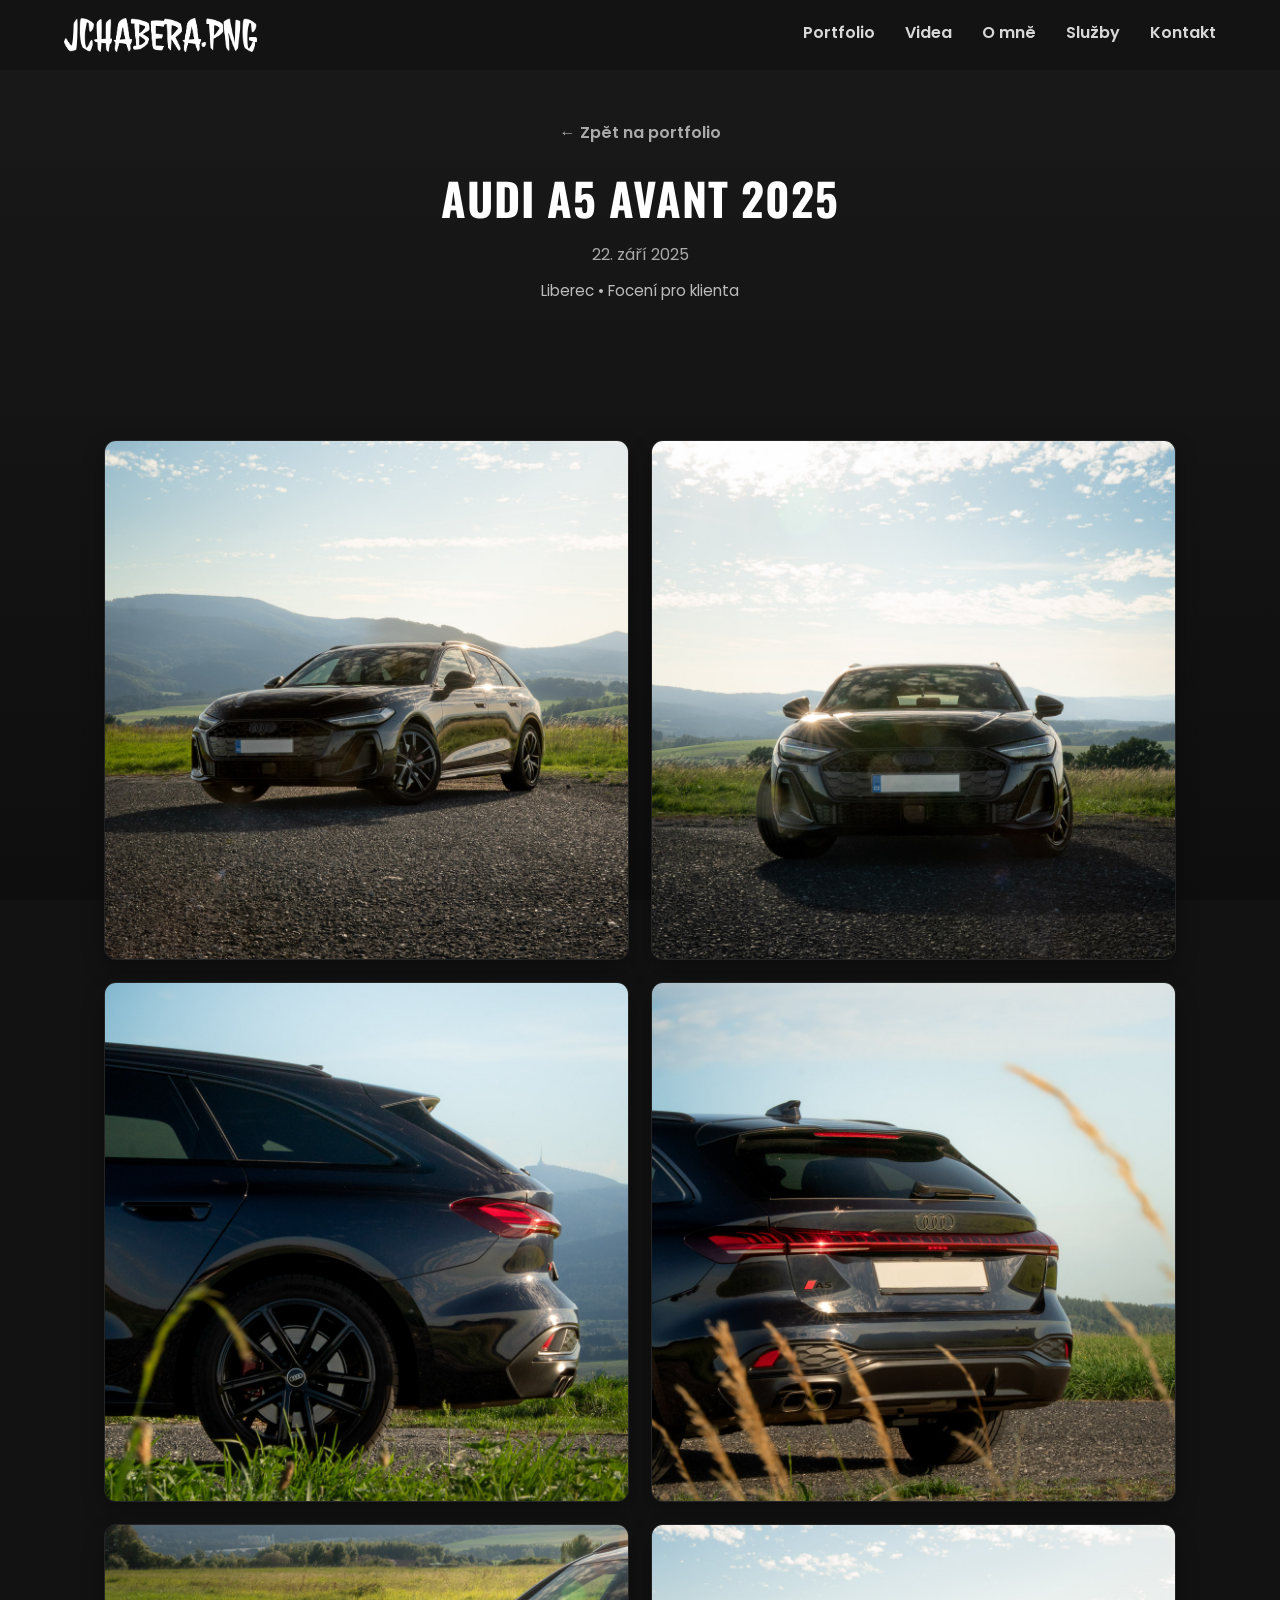
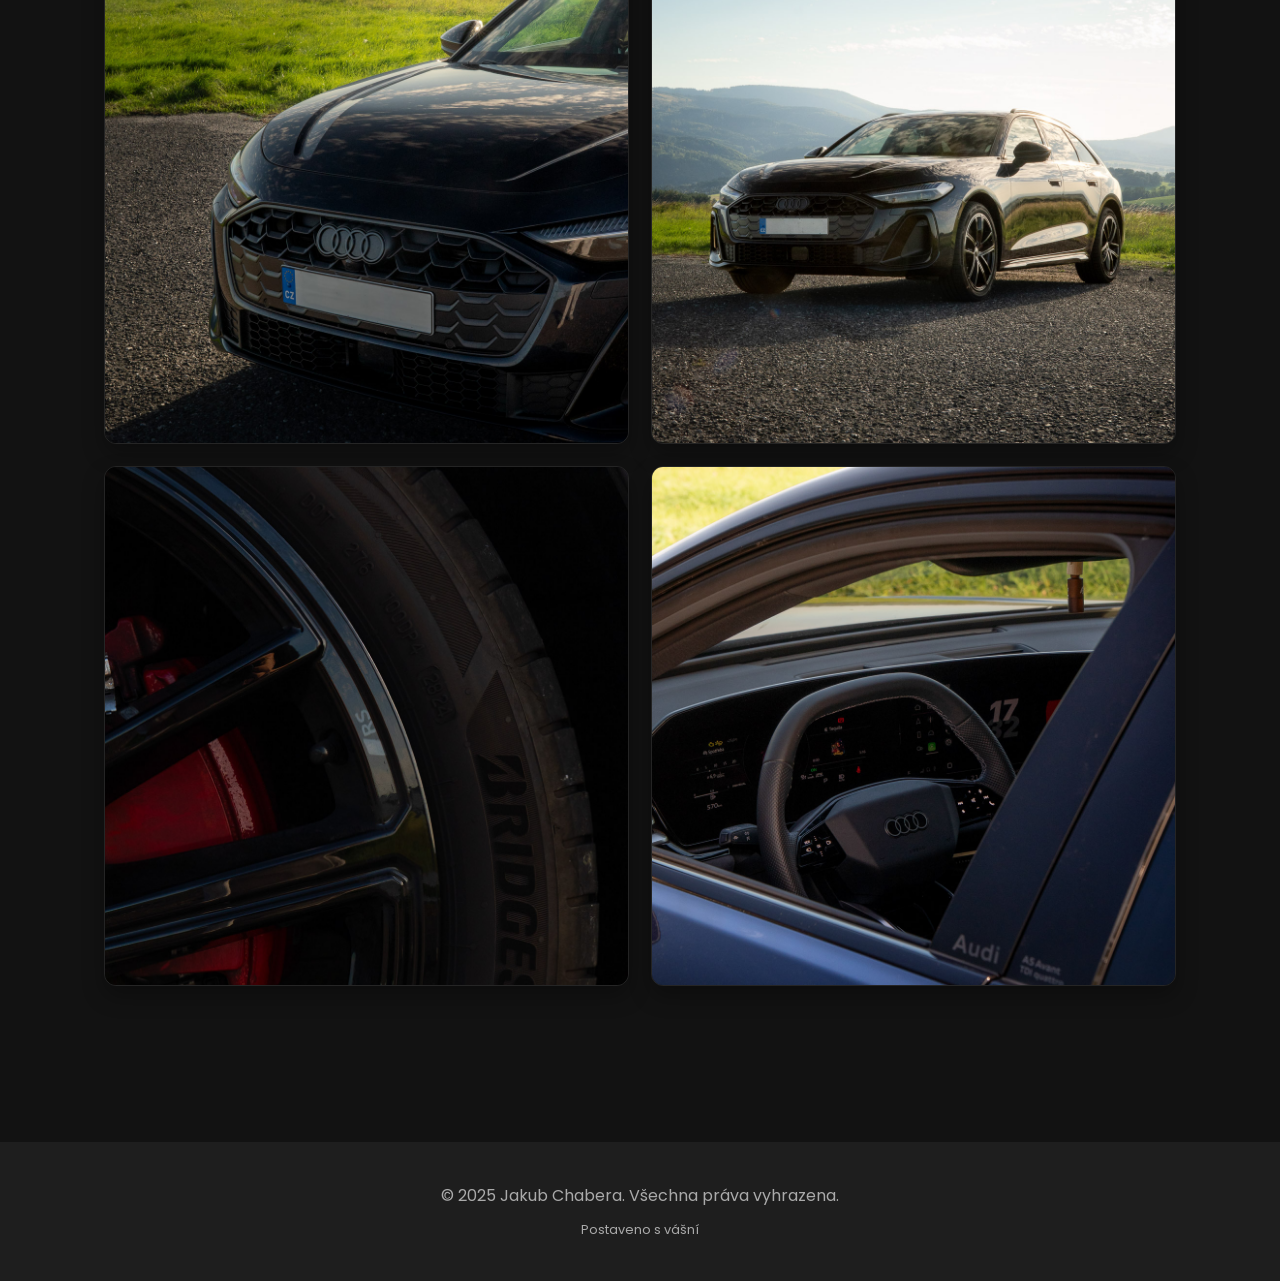
==== commit b5d7a536: "zmena slideru a pridani CTU" ====
--- a/audi-a5-avant.html
+++ b/audi-a5-avant.html
@@ -34,6 +34,7 @@
             <a href="index.html#portfolio" class="back-link">&larr; Zpět na portfolio</a>
             <h1>AUDI A5 AVANT 2025</h1>
             <p class="gallery-date">22. září 2025</p>
+            <p class="gallery-meta">Liberec • Focení pro klienta</p>
         </section>
 
         <section class="gallery-detail-grid">
--- a/style.css
+++ b/style.css
@@ -64,6 +64,48 @@
     scroll-margin-top: calc(var(--header-h) + 16px);
 }
 
+/* --- Buttons (shared) --- */
+.btn {
+    display: inline-flex;
+    align-items: center;
+    justify-content: center;
+    gap: 10px;
+    padding: 12px 18px;
+    border-radius: 10px;
+    text-decoration: none;
+    font-family: 'Oswald', sans-serif;
+    font-weight: 700;
+    letter-spacing: 0.6px;
+    text-transform: uppercase;
+    border: 1px solid rgba(255,255,255,0.10);
+    transition: background-color 0.2s ease, border-color 0.2s ease, transform 0.2s ease, box-shadow 0.2s ease;
+    user-select: none;
+}
+.btn:hover {
+    transform: translateY(-1px);
+    box-shadow: 0 12px 28px rgba(0,0,0,0.45);
+}
+.btn:active {
+    transform: translateY(0);
+    box-shadow: none;
+}
+.btn-primary {
+    background-color: var(--accent-color);
+    color: var(--bg-color);
+}
+.btn-primary:hover {
+    background-color: #f2f2f2;
+    border-color: rgba(255,255,255,0.18);
+}
+.btn-secondary {
+    background-color: rgba(255,255,255,0.04);
+    color: var(--primary-text);
+}
+.btn-secondary:hover {
+    background-color: rgba(255,255,255,0.07);
+    border-color: rgba(255,255,255,0.18);
+}
+
 .reveal-on-scroll {
     opacity: 0;
     transform: translateY(30px);
@@ -211,6 +253,16 @@
     color: var(--primary-text);
     text-shadow: 0 2px 10px var(--shadow-strong);
 }
+.hero-actions {
+    margin-top: 22px;
+    display: flex;
+    gap: 12px;
+    justify-content: center;
+    flex-wrap: wrap;
+}
+.hero-actions .btn {
+    padding: 13px 20px;
+}
 .scroll-down-arrow {
     position: absolute;
     bottom: 30px;
@@ -252,6 +304,154 @@
     display: grid;
     grid-template-columns: repeat(auto-fit, minmax(280px, 1fr));
     gap: 24px;
+}
+
+/* --- CTA / Testimonials / Instagram --- */
+.cta-section {
+    padding-top: 24px;
+}
+.cta-card,
+.before-after {
+    background-color: rgba(255,255,255,0.02);
+    border: 1px solid rgba(255,255,255,0.07);
+    border-radius: var(--radius);
+    box-shadow: 0 16px 40px rgba(0,0,0,0.5);
+    padding: 34px;
+    position: relative;
+}
+.cta-card {
+    display: flex;
+    align-items: center;
+    justify-content: space-between;
+    gap: 24px;
+}
+
+.cta-text h2 {
+    font-size: clamp(1.7rem, 2.4vw, 2.2rem);
+    margin-bottom: 10px;
+}
+.cta-text p {
+    max-width: 62ch;
+}
+.cta-actions {
+    display: flex;
+    gap: 12px;
+    flex-wrap: wrap;
+    justify-content: flex-end;
+}
+
+.testimonials-section h2 {
+    text-align: center;
+    font-size: clamp(2rem, 3vw, 2.6rem);
+    margin-bottom: 44px;
+}
+.testimonials-grid {
+    display: grid;
+    grid-template-columns: repeat(3, minmax(0, 1fr));
+    gap: 18px;
+}
+.testimonial-card {
+    background-color: rgba(255,255,255,0.02);
+    border: 1px solid rgba(255,255,255,0.06);
+    border-radius: var(--radius);
+    padding: 22px;
+    box-shadow: 0 10px 22px rgba(0,0,0,0.35);
+}
+.testimonial-quote {
+    color: var(--primary-text);
+    font-size: 1rem;
+    line-height: 1.8;
+}
+.testimonial-author {
+    margin-top: 14px;
+    color: var(--secondary-text);
+    font-weight: 600;
+    letter-spacing: 0.2px;
+}
+
+/* --- Before / After slider --- */
+.before-after-section h2 {
+    text-align: center;
+    font-size: clamp(2rem, 3vw, 2.6rem);
+    margin-bottom: 10px;
+}
+.before-after-subtitle {
+    text-align: center;
+    max-width: 70ch;
+    margin: 0 auto 26px;
+}
+.before-after {
+    --pos: 55%;
+    padding: 0;
+    overflow: hidden;
+    cursor: ew-resize;
+}
+.before-after-images {
+    position: relative;
+    height: clamp(260px, 44vw, 520px);
+    border-radius: var(--radius);
+    overflow: hidden;
+}
+.before-after-img {
+    position: absolute;
+    inset: 0;
+    width: 100%;
+    height: 100%;
+    object-fit: cover;
+    display: block;
+    user-select: none;
+    pointer-events: none;
+}
+.before-after-img.after {
+    clip-path: inset(0 0 0 var(--pos));
+}
+.before-after::before {
+    content: "";
+    position: absolute;
+    top: 34px;
+    bottom: 34px;
+    left: var(--pos);
+    width: 2px;
+    background: rgba(255,255,255,0.55);
+    transform: translateX(-1px);
+    z-index: 2;
+    pointer-events: none;
+}
+.before-after-labels {
+    position: absolute;
+    top: 14px;
+    left: 14px;
+    right: 14px;
+    display: flex;
+    justify-content: space-between;
+    z-index: 3;
+    pointer-events: none;
+}
+.before-after-labels span {
+    font-family: 'Oswald', sans-serif;
+    font-weight: 700;
+    letter-spacing: 0.8px;
+    text-transform: uppercase;
+    font-size: 0.95rem;
+    color: rgba(255,255,255,0.92);
+    background: rgba(0,0,0,0.35);
+    border: 1px solid rgba(255,255,255,0.12);
+    padding: 8px 10px;
+    border-radius: 999px;
+    backdrop-filter: blur(8px);
+}
+.before-after-range {
+    position: absolute;
+    inset: 0;
+    width: 100%;
+    height: 100%;
+    opacity: 0;
+    cursor: ew-resize;
+    z-index: 5;
+    margin: 0;
+    -webkit-appearance: none;
+    appearance: none;
+    touch-action: none;
 }
 .card {
     background-color: var(--surface-color);
@@ -264,7 +464,6 @@
     transition: transform 0.22s ease, box-shadow 0.22s ease, border-color 0.22s ease;
 }
 .card:hover {
-    transform: translateY(-4px);
     box-shadow: 0 18px 42px rgba(0,0,0,0.55);
     border-color: rgba(255,255,255,0.10);
 }
@@ -636,6 +835,20 @@
     }
 }
 
+@media (max-width: 900px) {
+    .cta-card,
+    .before-after {
+        flex-direction: column;
+        align-items: flex-start;
+    }
+    .cta-actions {
+        justify-content: flex-start;
+    }
+    .testimonials-grid {
+        grid-template-columns: 1fr;
+    }
+}
+
 
 /* --- 9. STYLY PRO `gallery-detail.html` --- */
 /* === STYL PRO ODKAZ "ZPĚT" === */
@@ -662,6 +875,11 @@
 .gallery-date {
     font-size: 1rem;
     color: var(--secondary-text);
+    margin-top: 10px;
+}
+.gallery-meta {
+    font-size: 0.95rem;
+    color: rgba(234,234,234,0.78);
     margin-top: 10px;
 }
 .gallery-detail-grid {
